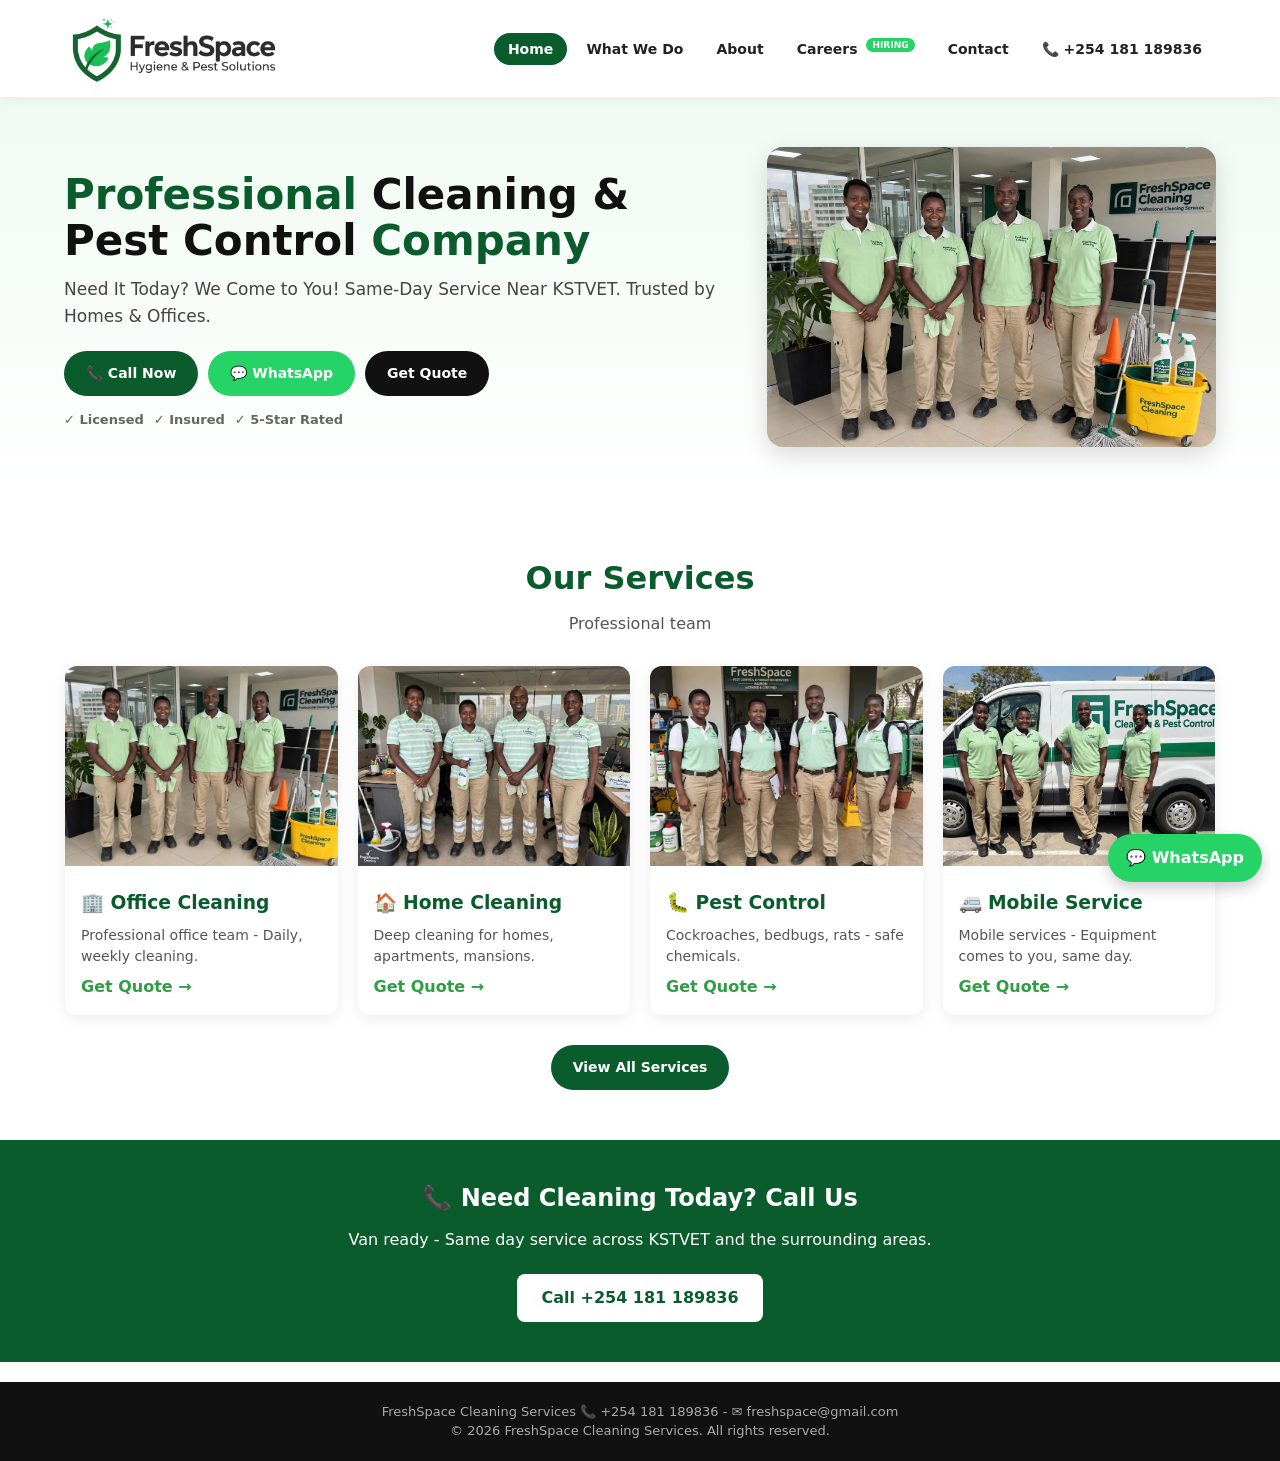
==== index.html @ b828d466 "Implement active link highlighting in navigation Added a script to manage active navigation links ba" ====
<!DOCTYPE html>
<html lang="en">
<head>
<meta charset="UTF-8">
<meta name="viewport" content="width=device-width, initial-scale=1.0">
<title>FreshSpace Cleaning & Pest Control services</title>
<link rel="stylesheet" href="style.css">
</head>
<body>

<header>
<div class="logo-area"><a href="index.html"><img src="images/logo.jpeg" alt="FreshSpace Logo Nairobi"></a></div>
<input type="checkbox" id="menu-toggle" class="menu-toggle">
<label for="menu-toggle" class="hamburger">☰</label>
<div class="nav-tabs">
<a href="index.html">Home</a>
<a href="services.html">What We Do</a>
<a href="about.html">About</a>
<a href="careers.html" class="active">Careers <span style="background:#25D366;color:#fff;font-size:9px;padding:2px 6px;border-radius:10px;margin-left:4px;font-weight:800;position:relative;top:-6px">HIRING</span></a>
<a href="contact.html">Contact</a>
<a href="tel:+254181189836" class="phone-btn">📞 +254 181 189836</a>
</div>
</header>

<section class="hero">
<div class="hero-left">
<h1>Professional <span>Cleaning & Pest Control</span> Company</h1>
<p>Need It Today? We Come to You!
Same-Day Service Near KSTVET. Trusted by Homes & Offices.</p>
<div class="hero-btns">
<a href="tel:+254181189836" class="btn btn-green">📞 Call Now</a>
<a href="https://wa.me/254181189836" class="btn btn-wa">💬 WhatsApp</a>
<a href="contact.html" class="btn btn-dark">Get Quote</a>
</div>
<div class="hero-badges">
<span>✓ Licensed</span><span>✓ Insured</span><span>✓ 5-Star Rated</span>
</div>
</div>
<div class="hero-right">
<img src="images/office-cleaning-team.jpeg" alt="Cleaning Team Nairobi" style="width:100%;border-radius:16px;box-shadow:0 8px 25px rgba(0,0,0,0.15)">
</div>
</section>

<section style="padding:50px 5%;background:#fff">
<h2 style="text-align:center;font-size:32px;color:#0a5c2d">Our Services</h2>
<p style="text-align:center;color:#555;margin:10px 0 30px">Professional team </p>

<div style="display:grid;grid-template-columns:repeat(auto-fit,minmax(250px,1fr));gap:20px;max-width:1150px;margin:0 auto">

<div style="background:#fff;border-radius:12px;overflow:hidden;box-shadow:0 4px 15px rgba(0,0,0,0.08)">
<img src="images/office-cleaning-team.jpeg" alt="Office Cleaning" style="width:100%;height:200px;object-fit:cover">
<div style="padding:16px">
<h3 style="color:#0a5c2d">🏢 Office Cleaning</h3>
<p style="color:#555;font-size:14px;margin:8px 0">Professional office team - Daily, weekly cleaning.</p>
<a href="contact.html" style="color:#2f9e44;font-weight:700;text-decoration:none">Get Quote →</a>
</div>
</div>

<div style="background:#fff;border-radius:12px;overflow:hidden;box-shadow:0 4px 15px rgba(0,0,0,0.08)">
<img src="images/home-cleaning-team.jpeg" alt="Home Cleaning" style="width:100%;height:200px;object-fit:cover">
<div style="padding:16px">
<h3 style="color:#0a5c2d">🏠 Home Cleaning</h3>
<p style="color:#555;font-size:14px;margin:8px 0">Deep cleaning for homes, apartments, mansions.</p>
<a href="contact.html" style="color:#2f9e44;font-weight:700;text-decoration:none">Get Quote →</a>
</div>
</div>

<div style="background:#fff;border-radius:12px;overflow:hidden;box-shadow:0 4px 15px rgba(0,0,0,0.08)">
<img src="images/pest-control-team.jpeg" alt="Pest Control" style="width:100%;height:200px;object-fit:cover">
<div style="padding:16px">
<h3 style="color:#0a5c2d">🐛 Pest Control</h3>
<p style="color:#555;font-size:14px;margin:8px 0">Cockroaches, bedbugs, rats - safe chemicals.</p>
<a href="contact.html" style="color:#2f9e44;font-weight:700;text-decoration:none">Get Quote →</a>
</div>
</div>

<div style="background:#fff;border-radius:12px;overflow:hidden;box-shadow:0 4px 15px rgba(0,0,0,0.08)">
<img src="images/van-service-team.jpeg" alt="Van Service" style="width:100%;height:200px;object-fit:cover">
<div style="padding:16px">
<h3 style="color:#0a5c2d">🚐 Mobile Service</h3>
<p style="color:#555;font-size:14px;margin:8px 0">Mobile services - Equipment comes to you, same day.</p>
<a href="contact.html" style="color:#2f9e44;font-weight:700;text-decoration:none">Get Quote →</a>
</div>
</div>

</div>

<div style="text-align:center;margin-top:30px">
<a href="services.html" class="btn btn-green">View All Services</a>
</div>
</section>

<section style="background:#0a5c2d;color:#fff;padding:40px 5%;text-align:center">
<h2>📞 Need Cleaning Today? Call Us</h2>
<p style="margin:12px 0">Van ready - Same day service across KSTVET and the surrounding areas.</p>
<a href="tel:+254181189836" style="background:#fff;color:#0a5c2d;padding:12px 24px;border-radius:8px;font-weight:800;text-decoration:none;display:inline-block;margin-top:10px">Call +254 181 189836</a>
</section>


<div class="footer">
  <p>FreshSpace Cleaning Services 📞 +254 181 189836 - ✉️ freshspace@gmail.com</p>
  <p>&copy; 2026 FreshSpace Cleaning Services. All rights reserved.</p>
</div>

<a href="https://wa.me/254181189836" class="whatsapp-float">💬 WhatsApp</a>
  <script>
// Auto set active based on page + click
document.addEventListener('DOMContentLoaded', () => {
  const links = document.querySelectorAll('.nav-tabs a:not(.phone-btn)');
  const currentPage = window.location.pathname.split('/').pop() || 'index.html';

  // 1. On load - set active by URL
  links.forEach(link => {
    link.classList.remove('active');
    if(link.getAttribute('href') === currentPage){
      link.classList.add('active');
    }
  });
  // If home
  if(currentPage === '' || currentPage === 'index.html'){
    document.querySelector('a[href="index.html"]')?.classList.add('active');
  }

  // 2. On click - only clicked one gets color
  links.forEach(link => {
    link.addEventListener('click', function(){
      links.forEach(l => l.classList.remove('active'));
      this.classList.add('active');
      // close mobile menu
      document.getElementById('menu-toggle').checked = false;
    });
  });
});
</script>

</body>
</html>
---- style.css ----
/* RESET - FIXES LEFT SPACE */
* {margin:0;padding:0;box-sizing:border-box}
html,body{width:100%;overflow-x:hidden}
body{font-family:system-ui,-apple-system,Segoe UI,Roboto,sans-serif;background:#fff;color:#111;line-height:1.5}

/* LOGO - 220px as you wanted */
.logo-area img{width:220px!important;height:auto!important;max-height:80px;object-fit:contain;display:block}

/* HEADER - FULL WIDTH, NO LEFT GAP */
header{
width:100%;
display:flex;
justify-content:space-between;
align-items:center;
padding:12px 5%;
background:#fff;
position:sticky;
top:0;
z-index:1000;
box-shadow:0 2px 12px rgba(0,0,0,0.06);
}
.menu-toggle{display:none}
.hamburger{display:none;font-size:26px;cursor:pointer;padding:6px 10px;border:1px solid #ddd;border-radius:8px}

.nav-tabs a{
text-decoration:none;
color:#222;
font-weight:700;
font-size:14px;
padding:8px 14px;
border-radius:20px;
transition:0.2s;
}
.nav-tabs a.active{
background:#0a5c2d;
color:#fff!important;
}
.phone-btn.active{background:#0a5c2d!important;color:#fff!important}
/* HERO */
.hero{
padding:50px 5%;
display:grid;
grid-template-columns:1.2fr 0.8fr;
gap:30px;
align-items:center;
background:linear-gradient(180deg,#f0faf3 0%,#fff 100%);
}
.hero h1{font-size:42px;font-weight:900;color:#0a5c2d;line-height:1.1}
.hero h1 span{color:#111}
.hero p{color:#444;font-size:17px;margin-top:12px;line-height:1.6}
.hero-btns{margin-top:20px;display:flex;gap:10px;flex-wrap:wrap}
.hero-badges{margin-top:14px;display:flex;gap:10px;flex-wrap:wrap;font-size:13px;color:#666;font-weight:700}
.btn{display:inline-block;padding:12px 22px;border-radius:30px;font-weight:800;font-size:14px;text-decoration:none;text-align:center}
.btn-green{background:#0a5c2d;color:#fff}
.btn-wa{background:#25D366;color:#fff}
.btn-dark{background:#111;color:#fff}

/* FOOTER & FLOAT */
.footer{background:#111;color:#aaa;text-align:center;padding:20px 5%;font-size:13px;margin-top:20px}
.whatsapp-float{position:fixed;bottom:18px;right:18px;background:#25D366;color:#fff;padding:12px 18px;border-radius:30px;font-weight:800;text-decoration:none;z-index:999;box-shadow:0 6px 15px rgba(0,0,0,0.2)}

/* MOBILE - RESPONSIVE */
@media(max-width:900px){
.hamburger{display:block}
.nav-tabs{
position:fixed;
top:74px;left:0;right:0;
background:#fff;
flex-direction:column;
align-items:flex-start;
padding:20px 5%;
gap:6px;
box-shadow:0 10px 20px rgba(0,0,0,0.1);
transform:translateY(-150%);
opacity:0;
pointer-events:none;
transition:0.3s;
}
#menu-toggle:checked ~ .nav-tabs{transform:translateY(0);opacity:1;pointer-events:auto}
.hero{grid-template-columns:1fr;text-align:center}
.hero-right{order:-1}
.hero h1{font-size:32px}
.hero-btns{justify-content:center}
.hero-badges{justify-content:center}
}
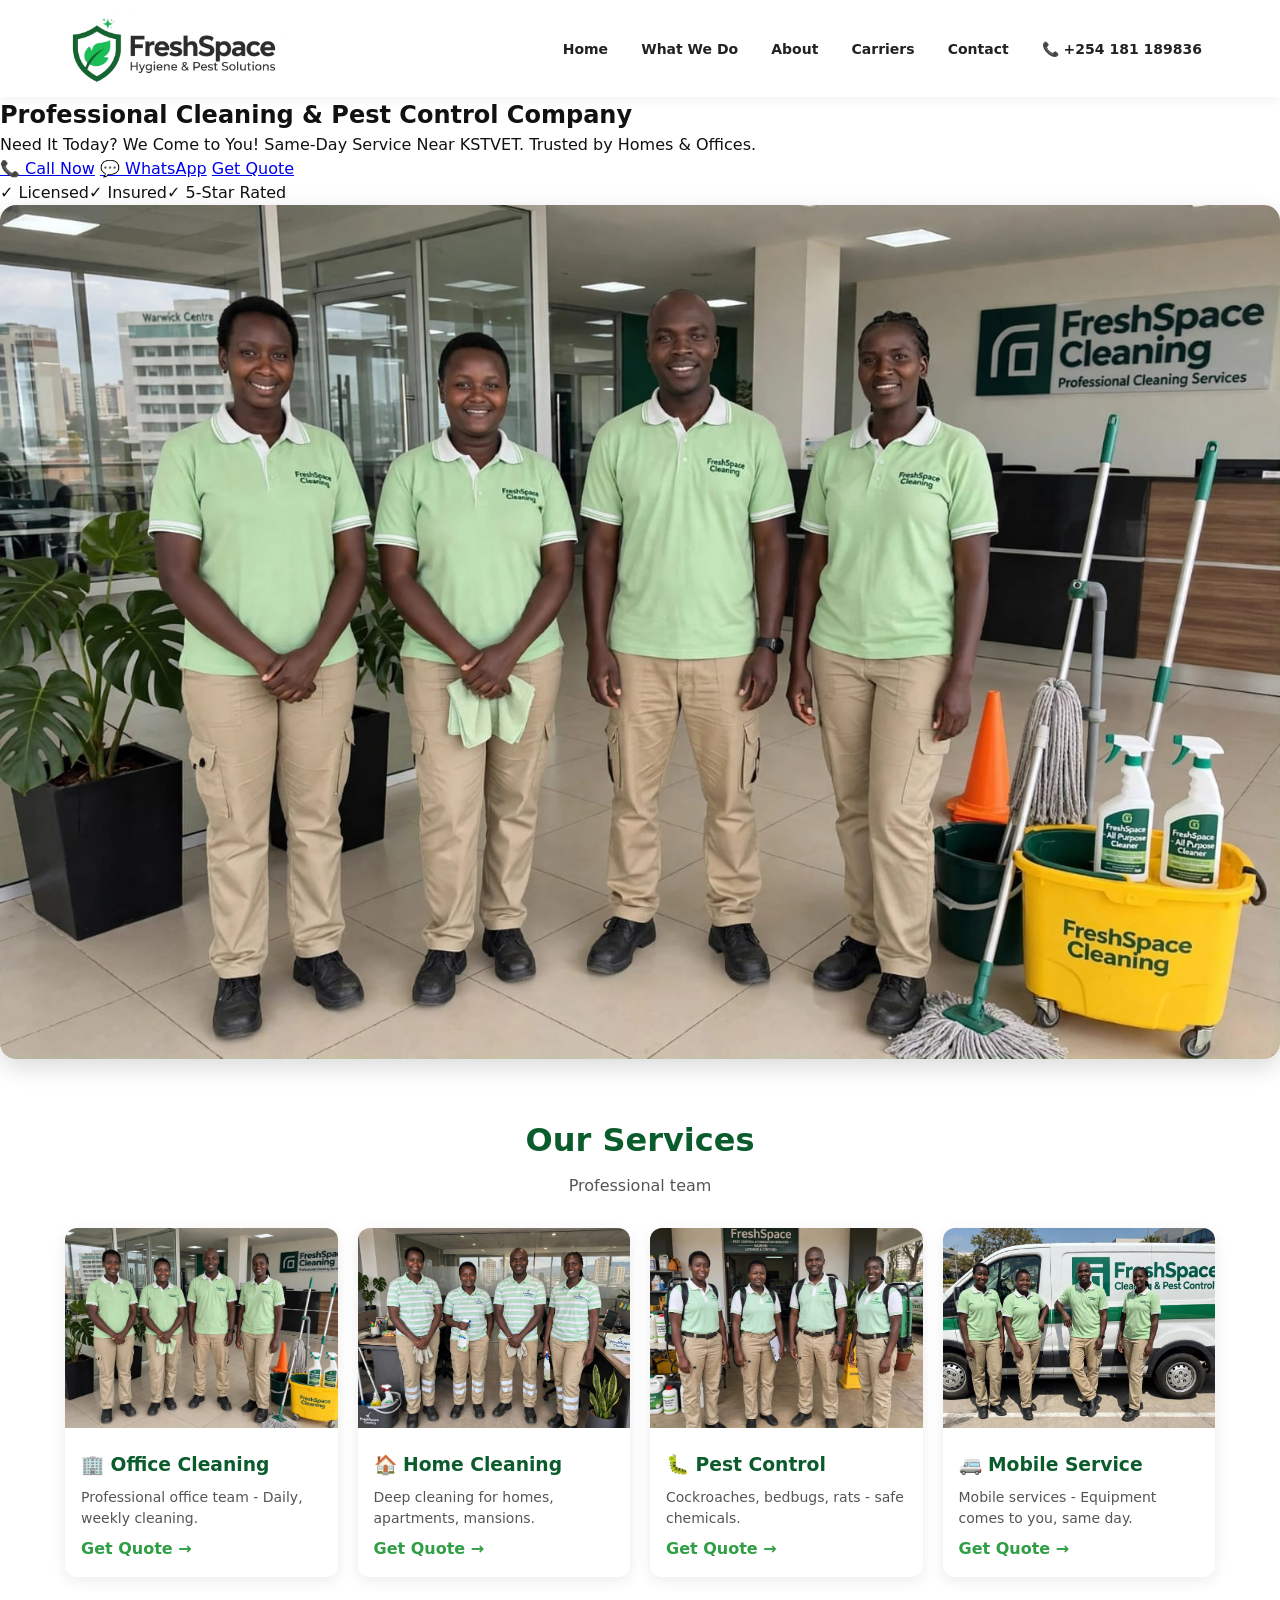
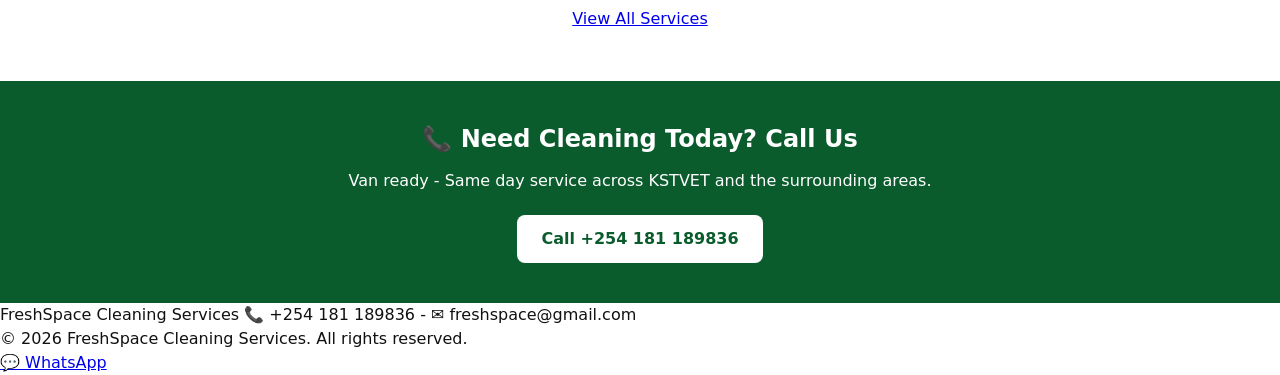
==== commit 5fb4633e: "Update index.html" ====
--- a/index.html
+++ b/index.html
@@ -9,14 +9,14 @@
 <body>
 
 <header>
-<div class="logo-area"><a href="index.html"><img src="images/logo.jpeg" alt="FreshSpace Logo Nairobi"></a></div>
+<div class="logo-area"><a href="index.html"><img src="images/logo.jpeg" alt="FreshSpace"></a></div>
 <input type="checkbox" id="menu-toggle" class="menu-toggle">
 <label for="menu-toggle" class="hamburger">☰</label>
 <div class="nav-tabs">
 <a href="index.html">Home</a>
 <a href="services.html">What We Do</a>
 <a href="about.html">About</a>
-<a href="careers.html" class="active">Careers <span style="background:#25D366;color:#fff;font-size:9px;padding:2px 6px;border-radius:10px;margin-left:4px;font-weight:800;position:relative;top:-6px">HIRING</span></a>
+<a href="carriers.html">Carriers</a>
 <a href="contact.html">Contact</a>
 <a href="tel:+254181189836" class="phone-btn">📞 +254 181 189836</a>
 </div>
--- a/style.css
+++ b/style.css
@@ -30,10 +30,10 @@
 padding:8px 14px;
 border-radius:20px;
 transition:0.2s;
-}
 .nav-tabs a.active{
-background:#0a5c2d;
-color:#fff!important;
+background:#0a5c2d !important;
+color:#fff !important;
+border-radius:20px;
 }
 .phone-btn.active{background:#0a5c2d!important;color:#fff!important}
 /* HERO */
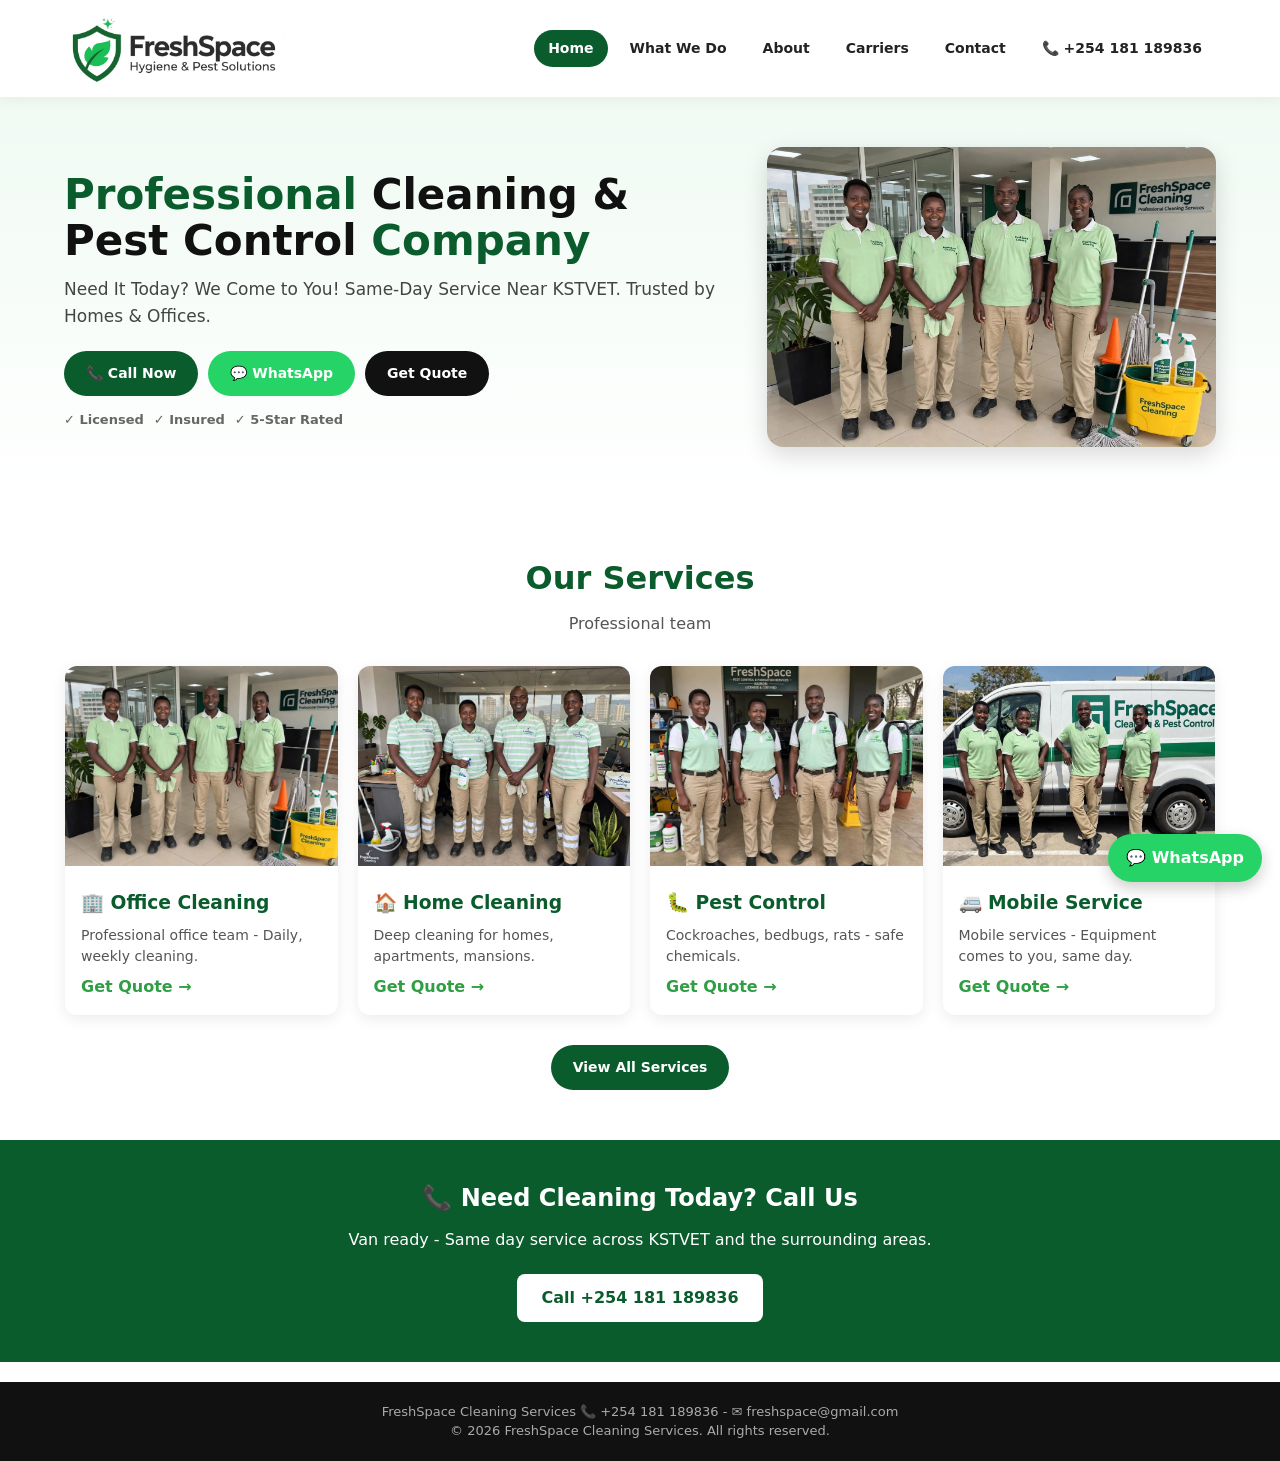
==== commit 4f624375: "Fix HTML formatting and remove unnecessary script" ====
--- a/index.html
+++ b/index.html
@@ -25,8 +25,7 @@
 <section class="hero">
 <div class="hero-left">
 <h1>Professional <span>Cleaning & Pest Control</span> Company</h1>
-<p>Need It Today? We Come to You!
-Same-Day Service Near KSTVET. Trusted by Homes & Offices.</p>
+<p>Need It Today? We Come to You! Same-Day Service Near KSTVET. Trusted by Homes & Offices.</p>
 <div class="hero-btns">
 <a href="tel:+254181189836" class="btn btn-green">📞 Call Now</a>
 <a href="https://wa.me/254181189836" class="btn btn-wa">💬 WhatsApp</a>
@@ -43,8 +42,7 @@
 
 <section style="padding:50px 5%;background:#fff">
 <h2 style="text-align:center;font-size:32px;color:#0a5c2d">Our Services</h2>
-<p style="text-align:center;color:#555;margin:10px 0 30px">Professional team </p>
-
+<p style="text-align:center;color:#555;margin:10px 0 30px">Professional team</p>
 <div style="display:grid;grid-template-columns:repeat(auto-fit,minmax(250px,1fr));gap:20px;max-width:1150px;margin:0 auto">
 
 <div style="background:#fff;border-radius:12px;overflow:hidden;box-shadow:0 4px 15px rgba(0,0,0,0.08)">
@@ -84,7 +82,6 @@
 </div>
 
 </div>
-
 <div style="text-align:center;margin-top:30px">
 <a href="services.html" class="btn btn-green">View All Services</a>
 </div>
@@ -96,38 +93,28 @@
 <a href="tel:+254181189836" style="background:#fff;color:#0a5c2d;padding:12px 24px;border-radius:8px;font-weight:800;text-decoration:none;display:inline-block;margin-top:10px">Call +254 181 189836</a>
 </section>
 
-
 <div class="footer">
-  <p>FreshSpace Cleaning Services 📞 +254 181 189836 - ✉️ freshspace@gmail.com</p>
-  <p>&copy; 2026 FreshSpace Cleaning Services. All rights reserved.</p>
+<p>FreshSpace Cleaning Services 📞 +254 181 189836 - ✉️ freshspace@gmail.com</p>
+<p>&copy; 2026 FreshSpace Cleaning Services. All rights reserved.</p>
 </div>
 
 <a href="https://wa.me/254181189836" class="whatsapp-float">💬 WhatsApp</a>
-  <script>
-// Auto set active based on page + click
+
+<script>
 document.addEventListener('DOMContentLoaded', () => {
   const links = document.querySelectorAll('.nav-tabs a:not(.phone-btn)');
-  const currentPage = window.location.pathname.split('/').pop() || 'index.html';
-
-  // 1. On load - set active by URL
+  const page = window.location.pathname.split('/').pop() || 'index.html';
   links.forEach(link => {
+    const href = link.getAttribute('href');
     link.classList.remove('active');
-    if(link.getAttribute('href') === currentPage){
+    if(href === page || (page === '' && href === 'index.html')){
       link.classList.add('active');
     }
   });
-  // If home
-  if(currentPage === '' || currentPage === 'index.html'){
-    document.querySelector('a[href="index.html"]')?.classList.add('active');
-  }
-
-  // 2. On click - only clicked one gets color
   links.forEach(link => {
     link.addEventListener('click', function(){
-      links.forEach(l => l.classList.remove('active'));
-      this.classList.add('active');
-      // close mobile menu
-      document.getElementById('menu-toggle').checked = false;
+      const toggle = document.getElementById('menu-toggle');
+      if(toggle) toggle.checked = false;
     });
   });
 });
--- a/style.css
+++ b/style.css
@@ -22,6 +22,12 @@
 .menu-toggle{display:none}
 .hamburger{display:none;font-size:26px;cursor:pointer;padding:6px 10px;border:1px solid #ddd;border-radius:8px}
 
+.nav-tabs{
+display:flex;
+align-items:center;
+gap:8px
+}
+
 .nav-tabs a{
 text-decoration:none;
 color:#222;
@@ -30,12 +36,15 @@
 padding:8px 14px;
 border-radius:20px;
 transition:0.2s;
+}
+
 .nav-tabs a.active{
 background:#0a5c2d !important;
 color:#fff !important;
 border-radius:20px;
 }
 .phone-btn.active{background:#0a5c2d!important;color:#fff!important}
+
 /* HERO */
 .hero{
 padding:50px 5%;
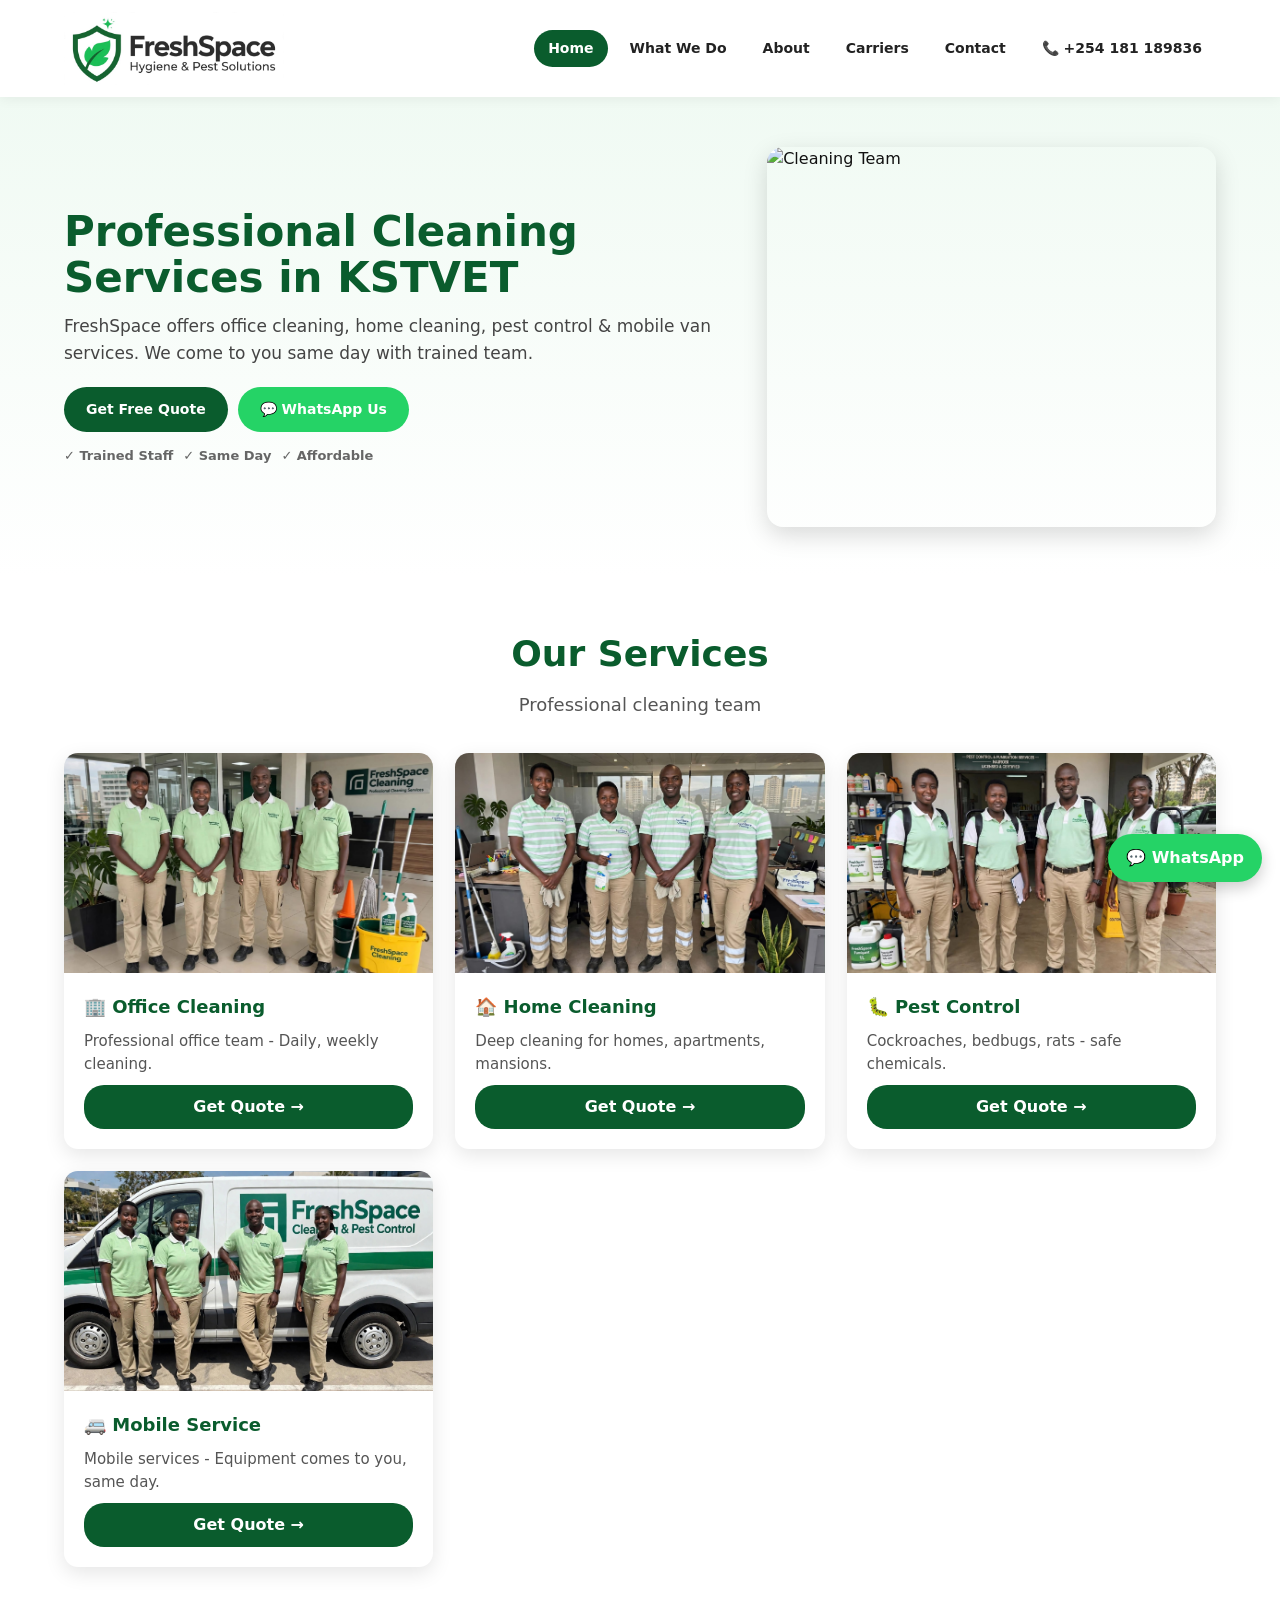
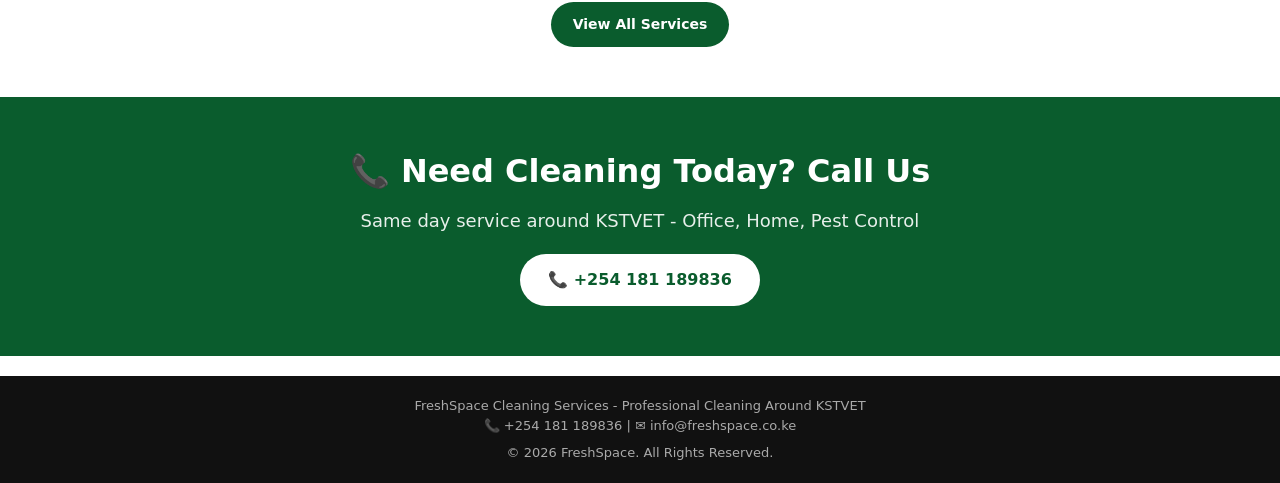
==== commit a47d10ad: "Update index.html" ====
--- a/index.html
+++ b/index.html
@@ -3,7 +3,7 @@
 <head>
 <meta charset="UTF-8">
 <meta name="viewport" content="width=device-width, initial-scale=1.0">
-<title>FreshSpace Cleaning & Pest Control services</title>
+<title>FreshSpace Cleaning Services - KSTVET</title>
 <link rel="stylesheet" href="style.css">
 </head>
 <body>
@@ -24,78 +24,78 @@
 
 <section class="hero">
 <div class="hero-left">
-<h1>Professional <span>Cleaning & Pest Control</span> Company</h1>
-<p>Need It Today? We Come to You! Same-Day Service Near KSTVET. Trusted by Homes & Offices.</p>
+<h1>Professional <span style="color:#0a5c2d">Cleaning</span><br>Services in KSTVET</h1>
+<p>FreshSpace offers office cleaning, home cleaning, pest control & mobile van services. We come to you same day with trained team.</p>
 <div class="hero-btns">
-<a href="tel:+254181189836" class="btn btn-green">📞 Call Now</a>
-<a href="https://wa.me/254181189836" class="btn btn-wa">💬 WhatsApp</a>
-<a href="contact.html" class="btn btn-dark">Get Quote</a>
+<a href="contact.html" class="btn btn-green">Get Free Quote</a>
+<a href="https://wa.me/254181189836" class="btn btn-wa">💬 WhatsApp Us</a>
 </div>
 <div class="hero-badges">
-<span>✓ Licensed</span><span>✓ Insured</span><span>✓ 5-Star Rated</span>
+<span>✓ Trained Staff</span><span>✓ Same Day</span><span>✓ Affordable</span>
 </div>
 </div>
 <div class="hero-right">
-<img src="images/office-cleaning-team.jpeg" alt="Cleaning Team Nairobi" style="width:100%;border-radius:16px;box-shadow:0 8px 25px rgba(0,0,0,0.15)">
+<img src="images/hero-cleaning.jpeg" alt="Cleaning Team">
 </div>
 </section>
 
-<section style="padding:50px 5%;background:#fff">
-<h2 style="text-align:center;font-size:32px;color:#0a5c2d">Our Services</h2>
-<p style="text-align:center;color:#555;margin:10px 0 30px">Professional team</p>
-<div style="display:grid;grid-template-columns:repeat(auto-fit,minmax(250px,1fr));gap:20px;max-width:1150px;margin:0 auto">
+<section style="padding:50px 5%;background:#fff;width:100%">
+<h2 style="text-align:center;font-size:36px;color:#0a5c2d">Our Services</h2>
+<p style="text-align:center;color:#555;margin:10px 0 35px;font-size:18px">Professional cleaning team</p>
+<div style="display:grid;grid-template-columns:repeat(auto-fit,minmax(280px,1fr));gap:22px;width:100%;max-width:1300px;margin:0 auto">
 
-<div style="background:#fff;border-radius:12px;overflow:hidden;box-shadow:0 4px 15px rgba(0,0,0,0.08)">
-<img src="images/office-cleaning-team.jpeg" alt="Office Cleaning" style="width:100%;height:200px;object-fit:cover">
-<div style="padding:16px">
-<h3 style="color:#0a5c2d">🏢 Office Cleaning</h3>
-<p style="color:#555;font-size:14px;margin:8px 0">Professional office team - Daily, weekly cleaning.</p>
-<a href="contact.html" style="color:#2f9e44;font-weight:700;text-decoration:none">Get Quote →</a>
+<div style="background:#fff;border-radius:14px;overflow:hidden;box-shadow:0 6px 20px rgba(0,0,0,0.1);display:flex;flex-direction:column">
+<img src="images/office-cleaning-team.jpeg" alt="Office Cleaning" style="width:100%;height:220px;object-fit:cover;display:block">
+<div style="padding:20px;flex:1;display:flex;flex-direction:column">
+<h3 style="color:#0a5c2d;font-size:18px">🏢 Office Cleaning</h3>
+<p style="color:#555;font-size:15px;margin:10px 0;flex:1;line-height:1.5">Professional office team - Daily, weekly cleaning.</p>
+<a href="contact.html" style="color:#fff;background:#0a5c2d;padding:10px 16px;border-radius:20px;font-weight:700;text-decoration:none;margin-top:auto;text-align:center;display:block">Get Quote →</a>
 </div>
 </div>
 
-<div style="background:#fff;border-radius:12px;overflow:hidden;box-shadow:0 4px 15px rgba(0,0,0,0.08)">
-<img src="images/home-cleaning-team.jpeg" alt="Home Cleaning" style="width:100%;height:200px;object-fit:cover">
-<div style="padding:16px">
-<h3 style="color:#0a5c2d">🏠 Home Cleaning</h3>
-<p style="color:#555;font-size:14px;margin:8px 0">Deep cleaning for homes, apartments, mansions.</p>
-<a href="contact.html" style="color:#2f9e44;font-weight:700;text-decoration:none">Get Quote →</a>
+<div style="background:#fff;border-radius:14px;overflow:hidden;box-shadow:0 6px 20px rgba(0,0,0,0.1);display:flex;flex-direction:column">
+<img src="images/home-cleaning-team.jpeg" alt="Home Cleaning" style="width:100%;height:220px;object-fit:cover;display:block">
+<div style="padding:20px;flex:1;display:flex;flex-direction:column">
+<h3 style="color:#0a5c2d;font-size:18px">🏠 Home Cleaning</h3>
+<p style="color:#555;font-size:15px;margin:10px 0;flex:1;line-height:1.5">Deep cleaning for homes, apartments, mansions.</p>
+<a href="contact.html" style="color:#fff;background:#0a5c2d;padding:10px 16px;border-radius:20px;font-weight:700;text-decoration:none;margin-top:auto;text-align:center;display:block">Get Quote →</a>
 </div>
 </div>
 
-<div style="background:#fff;border-radius:12px;overflow:hidden;box-shadow:0 4px 15px rgba(0,0,0,0.08)">
-<img src="images/pest-control-team.jpeg" alt="Pest Control" style="width:100%;height:200px;object-fit:cover">
-<div style="padding:16px">
-<h3 style="color:#0a5c2d">🐛 Pest Control</h3>
-<p style="color:#555;font-size:14px;margin:8px 0">Cockroaches, bedbugs, rats - safe chemicals.</p>
-<a href="contact.html" style="color:#2f9e44;font-weight:700;text-decoration:none">Get Quote →</a>
+<div style="background:#fff;border-radius:14px;overflow:hidden;box-shadow:0 6px 20px rgba(0,0,0,0.1);display:flex;flex-direction:column">
+<img src="images/pest-control-team.jpeg" alt="Pest Control" style="width:100%;height:220px;object-fit:cover;display:block">
+<div style="padding:20px;flex:1;display:flex;flex-direction:column">
+<h3 style="color:#0a5c2d;font-size:18px">🐛 Pest Control</h3>
+<p style="color:#555;font-size:15px;margin:10px 0;flex:1;line-height:1.5">Cockroaches, bedbugs, rats - safe chemicals.</p>
+<a href="contact.html" style="color:#fff;background:#0a5c2d;padding:10px 16px;border-radius:20px;font-weight:700;text-decoration:none;margin-top:auto;text-align:center;display:block">Get Quote →</a>
 </div>
 </div>
 
-<div style="background:#fff;border-radius:12px;overflow:hidden;box-shadow:0 4px 15px rgba(0,0,0,0.08)">
-<img src="images/van-service-team.jpeg" alt="Van Service" style="width:100%;height:200px;object-fit:cover">
-<div style="padding:16px">
-<h3 style="color:#0a5c2d">🚐 Mobile Service</h3>
-<p style="color:#555;font-size:14px;margin:8px 0">Mobile services - Equipment comes to you, same day.</p>
-<a href="contact.html" style="color:#2f9e44;font-weight:700;text-decoration:none">Get Quote →</a>
+<div style="background:#fff;border-radius:14px;overflow:hidden;box-shadow:0 6px 20px rgba(0,0,0,0.1);display:flex;flex-direction:column">
+<img src="images/van-service-team.jpeg" alt="Van Service" style="width:100%;height:220px;object-fit:cover;display:block">
+<div style="padding:20px;flex:1;display:flex;flex-direction:column">
+<h3 style="color:#0a5c2d;font-size:18px">🚐 Mobile Service</h3>
+<p style="color:#555;font-size:15px;margin:10px 0;flex:1;line-height:1.5">Mobile services - Equipment comes to you, same day.</p>
+<a href="contact.html" style="color:#fff;background:#0a5c2d;padding:10px 16px;border-radius:20px;font-weight:700;text-decoration:none;margin-top:auto;text-align:center;display:block">Get Quote →</a>
 </div>
 </div>
 
 </div>
-<div style="text-align:center;margin-top:30px">
+<div style="text-align:center;margin-top:35px">
 <a href="services.html" class="btn btn-green">View All Services</a>
 </div>
 </section>
 
-<section style="background:#0a5c2d;color:#fff;padding:40px 5%;text-align:center">
-<h2>📞 Need Cleaning Today? Call Us</h2>
-<p style="margin:12px 0">Van ready - Same day service across KSTVET and the surrounding areas.</p>
-<a href="tel:+254181189836" style="background:#fff;color:#0a5c2d;padding:12px 24px;border-radius:8px;font-weight:800;text-decoration:none;display:inline-block;margin-top:10px">Call +254 181 189836</a>
+<section style="background:#0a5c2d;color:#fff;padding:50px 5%;text-align:center">
+<h2 style="font-size:32px">📞 Need Cleaning Today? Call Us</h2>
+<p style="margin:12px 0 20px;font-size:18px;opacity:0.9">Same day service around KSTVET - Office, Home, Pest Control</p>
+<a href="tel:+254181189836" class="btn btn-dark" style="background:#fff;color:#0a5c2d;padding:14px 28px;font-size:16px">📞 +254 181 189836</a>
 </section>
 
 <div class="footer">
-<p>FreshSpace Cleaning Services 📞 +254 181 189836 - ✉️ freshspace@gmail.com</p>
-<p>&copy; 2026 FreshSpace Cleaning Services. All rights reserved.</p>
+<p>FreshSpace Cleaning Services - Professional Cleaning Around KSTVET</p>
+<p>📞 +254 181 189836 | ✉️ info@freshspace.co.ke</p>
+<p style="margin-top:8px">&copy; 2026 FreshSpace. All Rights Reserved.</p>
 </div>
 
 <a href="https://wa.me/254181189836" class="whatsapp-float">💬 WhatsApp</a>
@@ -107,15 +107,7 @@
   links.forEach(link => {
     const href = link.getAttribute('href');
     link.classList.remove('active');
-    if(href === page || (page === '' && href === 'index.html')){
-      link.classList.add('active');
-    }
-  });
-  links.forEach(link => {
-    link.addEventListener('click', function(){
-      const toggle = document.getElementById('menu-toggle');
-      if(toggle) toggle.checked = false;
-    });
+    if(href === page || (page === '' && href === 'index.html')){link.classList.add('active')}
   });
 });
 </script>
--- a/style.css
+++ b/style.css
@@ -1,93 +1,41 @@
-/* RESET - FIXES LEFT SPACE */
 * {margin:0;padding:0;box-sizing:border-box}
 html,body{width:100%;overflow-x:hidden}
 body{font-family:system-ui,-apple-system,Segoe UI,Roboto,sans-serif;background:#fff;color:#111;line-height:1.5}
 
-/* LOGO - 220px as you wanted */
 .logo-area img{width:220px!important;height:auto!important;max-height:80px;object-fit:contain;display:block}
 
-/* HEADER - FULL WIDTH, NO LEFT GAP */
-header{
-width:100%;
-display:flex;
-justify-content:space-between;
-align-items:center;
-padding:12px 5%;
-background:#fff;
-position:sticky;
-top:0;
-z-index:1000;
-box-shadow:0 2px 12px rgba(0,0,0,0.06);
-}
+header{width:100%;display:flex;justify-content:space-between;align-items:center;padding:12px 5%;background:#fff;position:sticky;top:0;z-index:1000;box-shadow:0 2px 12px rgba(0,0,0,0.06)}
 .menu-toggle{display:none}
 .hamburger{display:none;font-size:26px;cursor:pointer;padding:6px 10px;border:1px solid #ddd;border-radius:8px}
 
-.nav-tabs{
-display:flex;
-align-items:center;
-gap:8px
-}
+.nav-tabs{display:flex;align-items:center;gap:8px}
+.nav-tabs a{text-decoration:none;color:#222;font-weight:700;font-size:14px;padding:8px 14px;border-radius:20px;transition:0.2s}
+.nav-tabs a.active{background:#0a5c2d!important;color:#fff!important}
 
-.nav-tabs a{
-text-decoration:none;
-color:#222;
-font-weight:700;
-font-size:14px;
-padding:8px 14px;
-border-radius:20px;
-transition:0.2s;
-}
-
-.nav-tabs a.active{
-background:#0a5c2d !important;
-color:#fff !important;
-border-radius:20px;
-}
-.phone-btn.active{background:#0a5c2d!important;color:#fff!important}
-
-/* HERO */
-.hero{
-padding:50px 5%;
-display:grid;
-grid-template-columns:1.2fr 0.8fr;
-gap:30px;
-align-items:center;
-background:linear-gradient(180deg,#f0faf3 0%,#fff 100%);
-}
+.hero{padding:50px 5%;display:grid;grid-template-columns:1.2fr 0.8fr;gap:30px;align-items:center;background:linear-gradient(180deg,#f0faf3 0%,#fff 100%)}
 .hero h1{font-size:42px;font-weight:900;color:#0a5c2d;line-height:1.1}
 .hero h1 span{color:#111}
 .hero p{color:#444;font-size:17px;margin-top:12px;line-height:1.6}
 .hero-btns{margin-top:20px;display:flex;gap:10px;flex-wrap:wrap}
 .hero-badges{margin-top:14px;display:flex;gap:10px;flex-wrap:wrap;font-size:13px;color:#666;font-weight:700}
+
+.hero-right img{width:100%;height:380px;object-fit:cover;border-radius:16px;box-shadow:0 8px 25px rgba(0,0,0,0.15);display:block}
+
 .btn{display:inline-block;padding:12px 22px;border-radius:30px;font-weight:800;font-size:14px;text-decoration:none;text-align:center}
 .btn-green{background:#0a5c2d;color:#fff}
 .btn-wa{background:#25D366;color:#fff}
 .btn-dark{background:#111;color:#fff}
 
-/* FOOTER & FLOAT */
 .footer{background:#111;color:#aaa;text-align:center;padding:20px 5%;font-size:13px;margin-top:20px}
 .whatsapp-float{position:fixed;bottom:18px;right:18px;background:#25D366;color:#fff;padding:12px 18px;border-radius:30px;font-weight:800;text-decoration:none;z-index:999;box-shadow:0 6px 15px rgba(0,0,0,0.2)}
 
-/* MOBILE - RESPONSIVE */
 @media(max-width:900px){
 .hamburger{display:block}
-.nav-tabs{
-position:fixed;
-top:74px;left:0;right:0;
-background:#fff;
-flex-direction:column;
-align-items:flex-start;
-padding:20px 5%;
-gap:6px;
-box-shadow:0 10px 20px rgba(0,0,0,0.1);
-transform:translateY(-150%);
-opacity:0;
-pointer-events:none;
-transition:0.3s;
-}
+.nav-tabs{position:fixed;top:74px;left:0;right:0;background:#fff;flex-direction:column;align-items:flex-start;padding:20px 5%;gap:6px;box-shadow:0 10px 20px rgba(0,0,0,0.1);transform:translateY(-150%);opacity:0;pointer-events:none;transition:0.3s}
 #menu-toggle:checked ~ .nav-tabs{transform:translateY(0);opacity:1;pointer-events:auto}
 .hero{grid-template-columns:1fr;text-align:center}
 .hero-right{order:-1}
+.hero-right img{height:auto;max-height:350px}
 .hero h1{font-size:32px}
 .hero-btns{justify-content:center}
 .hero-badges{justify-content:center}
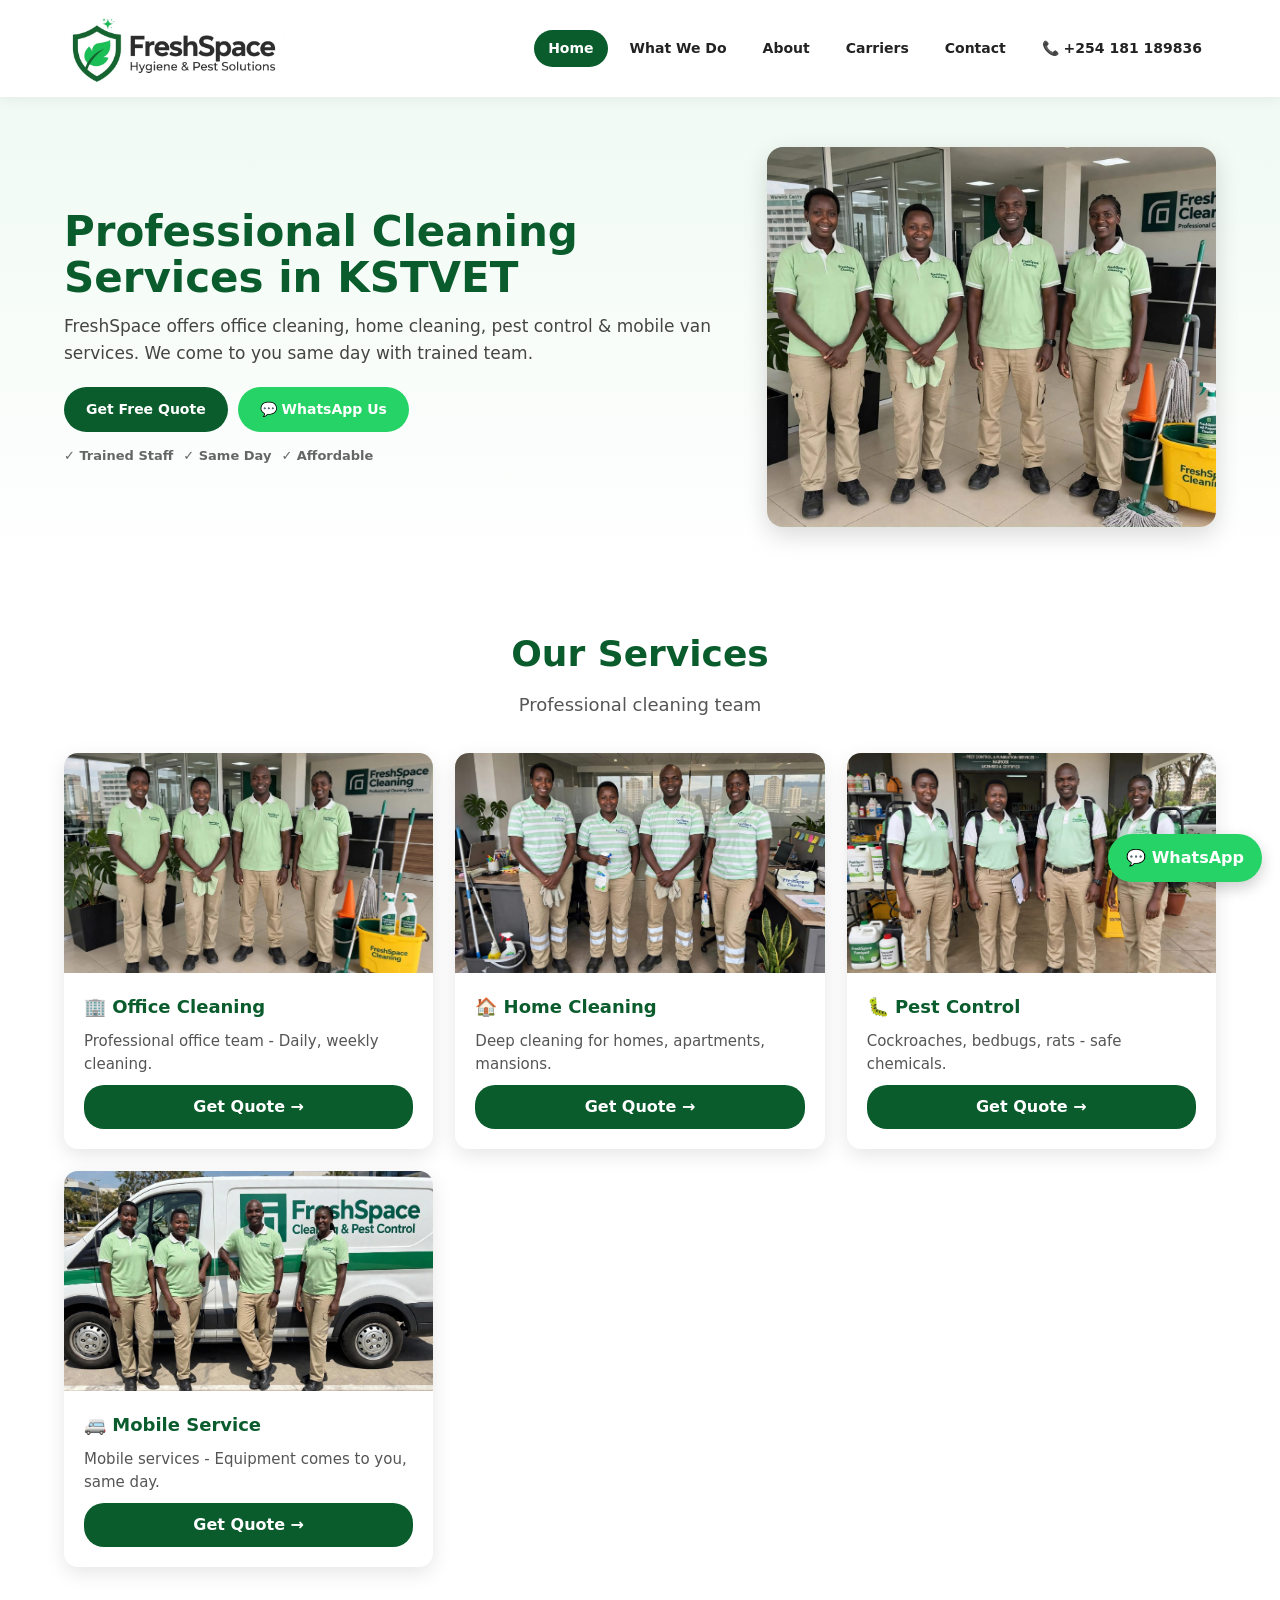
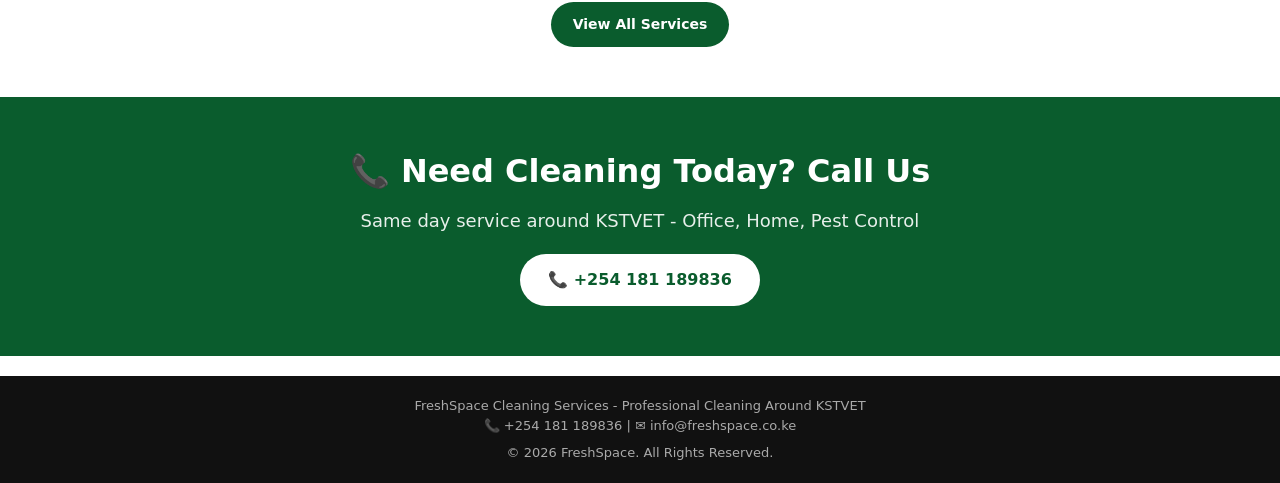
==== commit cd516645: "Update hero image in index.html" ====
--- a/index.html
+++ b/index.html
@@ -35,7 +35,7 @@
 </div>
 </div>
 <div class="hero-right">
-<img src="images/hero-cleaning.jpeg" alt="Cleaning Team">
+<img src="images/office-cleaning-team.jpeg" alt="Cleaning Team" style="width:100%;height:380px;object-fit:cover;border-radius:16px;display:block">
 </div>
 </section>
 
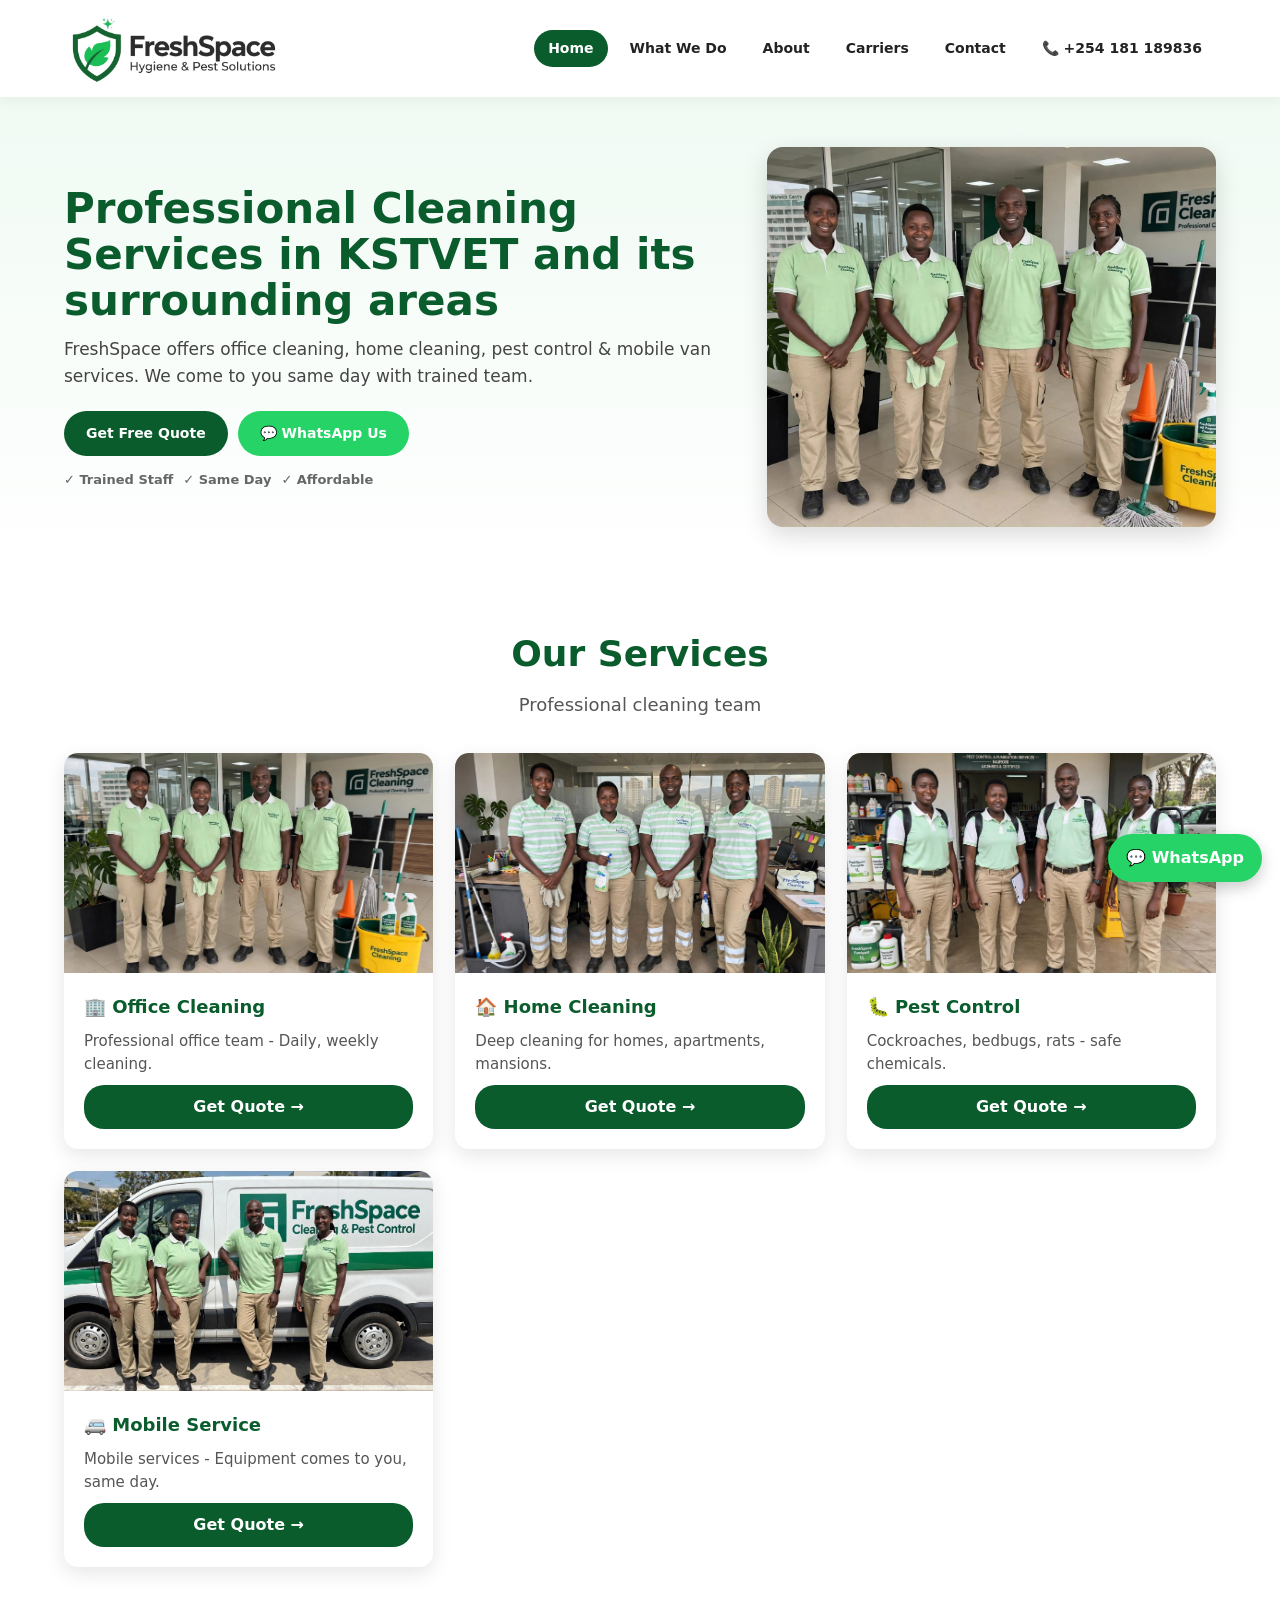
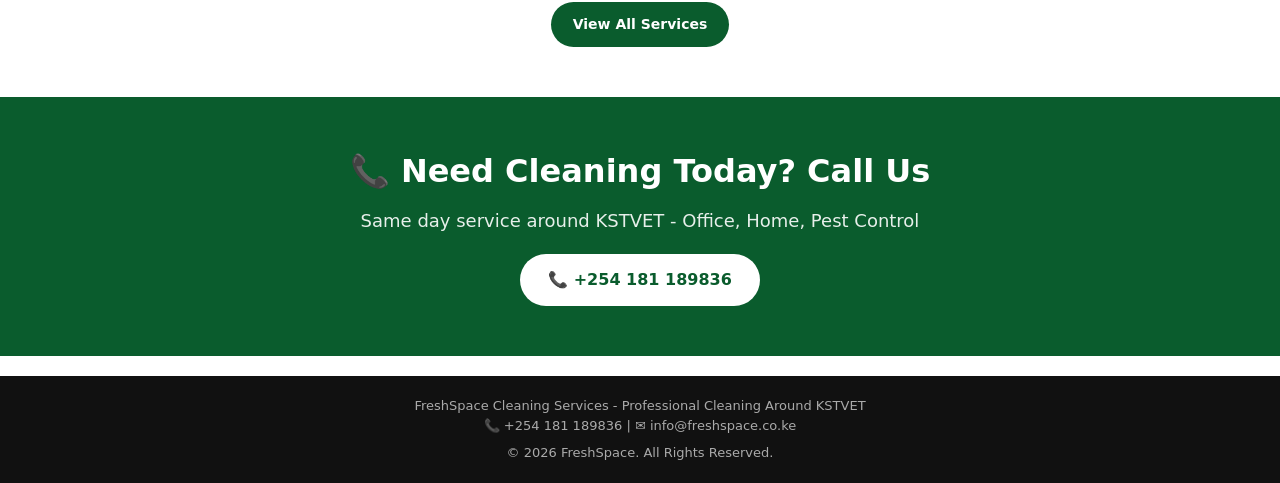
==== commit 56800950: "Enhance service description in hero section Updated the header to include surrounding areas for serv" ====
--- a/index.html
+++ b/index.html
@@ -24,7 +24,7 @@
 
 <section class="hero">
 <div class="hero-left">
-<h1>Professional <span style="color:#0a5c2d">Cleaning</span><br>Services in KSTVET</h1>
+<h1>Professional <span style="color:#0a5c2d">Cleaning</span><br>Services in KSTVET and its surrounding areas</h1>
 <p>FreshSpace offers office cleaning, home cleaning, pest control & mobile van services. We come to you same day with trained team.</p>
 <div class="hero-btns">
 <a href="contact.html" class="btn btn-green">Get Free Quote</a>
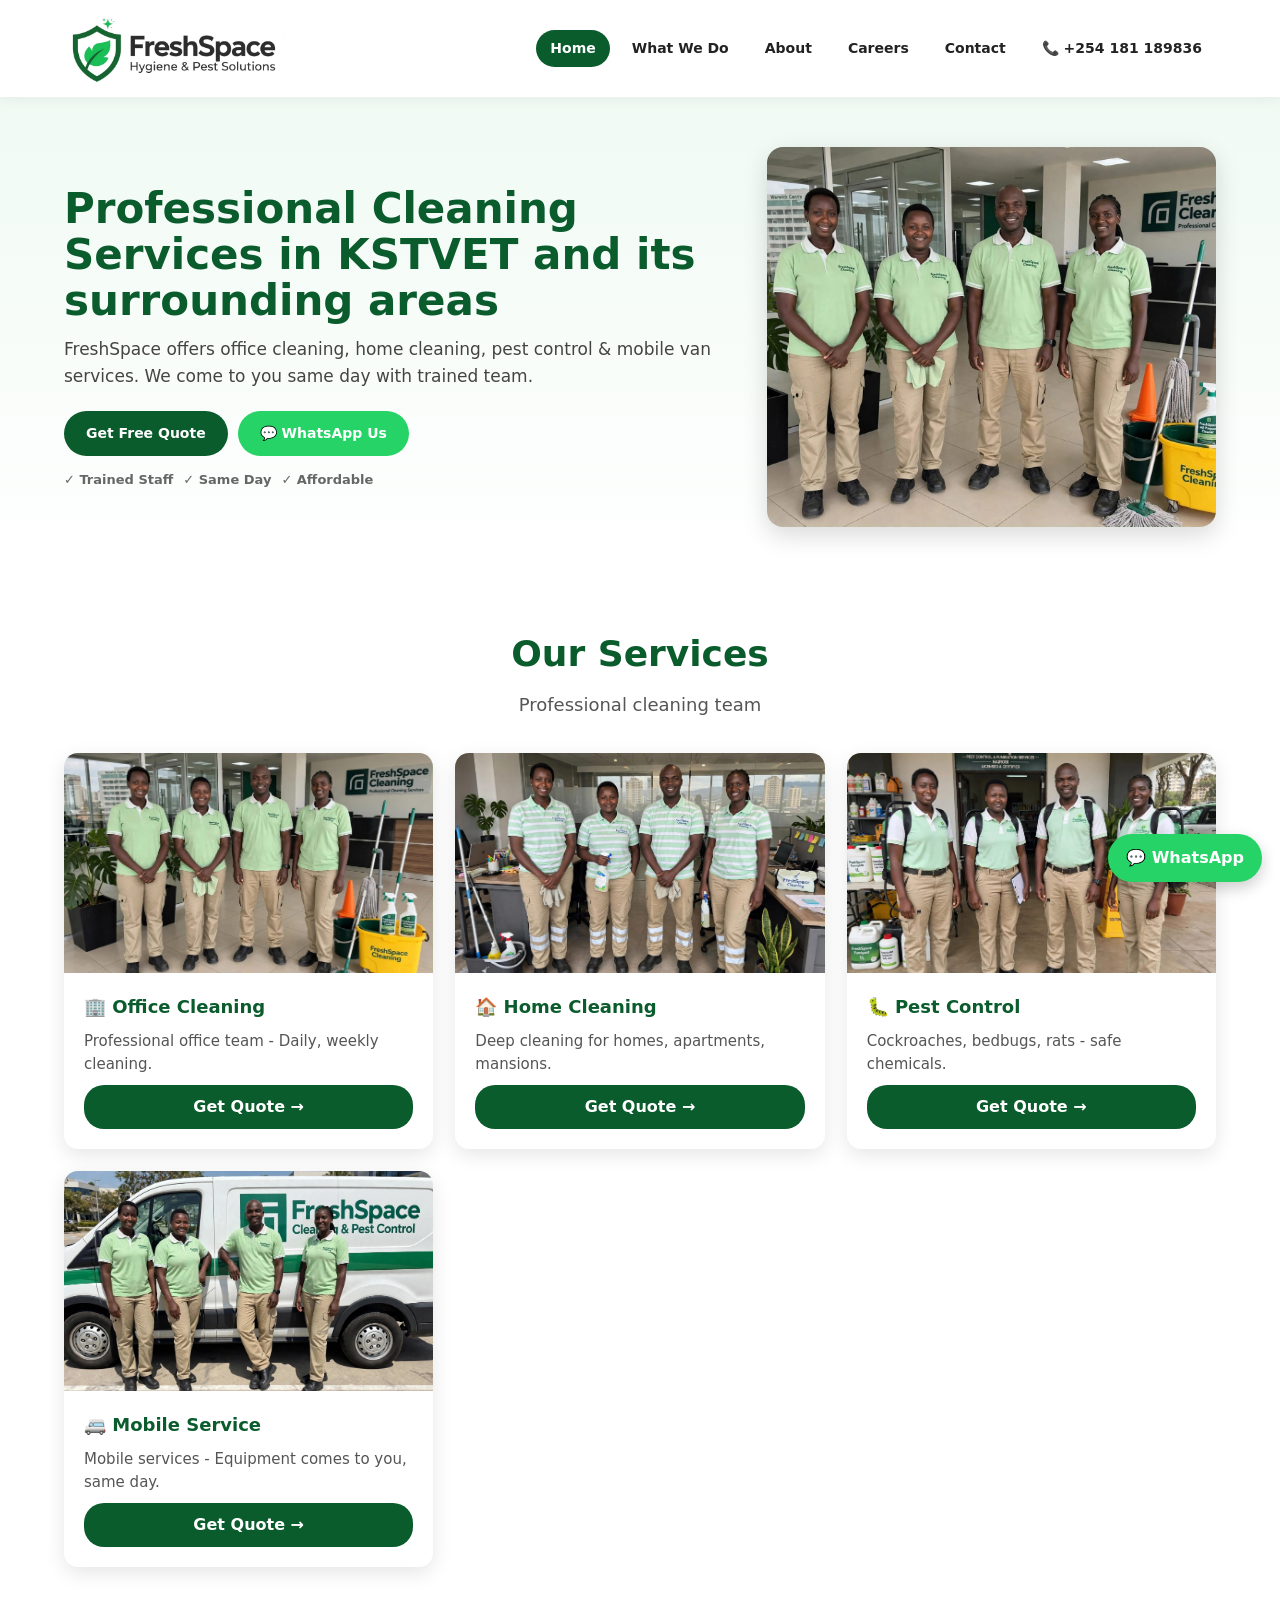
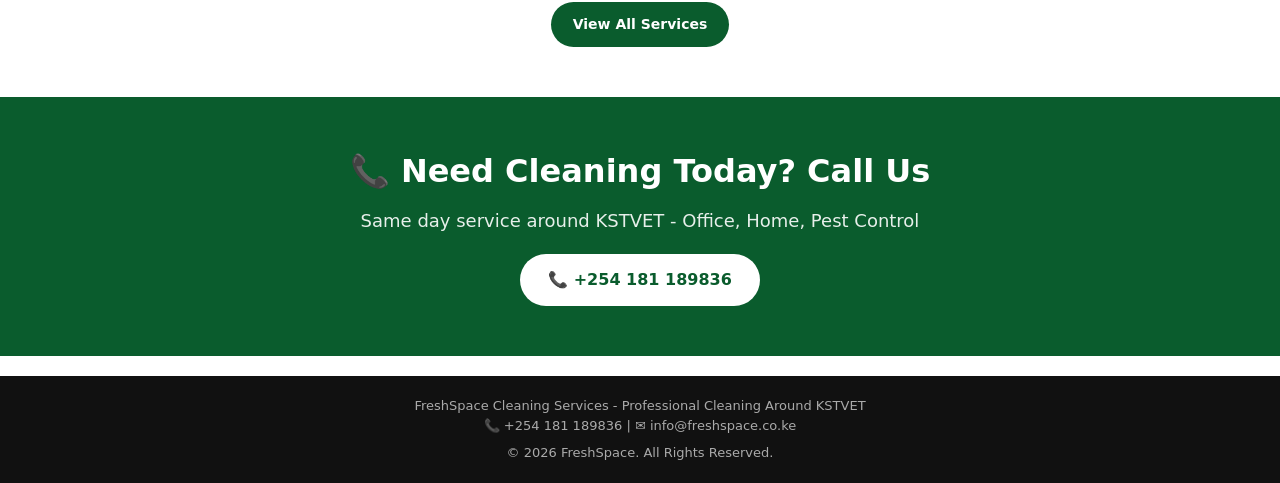
==== commit 80b82ec0: "Update index.html" ====
--- a/index.html
+++ b/index.html
@@ -16,7 +16,7 @@
 <a href="index.html">Home</a>
 <a href="services.html">What We Do</a>
 <a href="about.html">About</a>
-<a href="carriers.html">Carriers</a>
+<a href="carriers.html">Careers</a>
 <a href="contact.html">Contact</a>
 <a href="tel:+254181189836" class="phone-btn">📞 +254 181 189836</a>
 </div>
